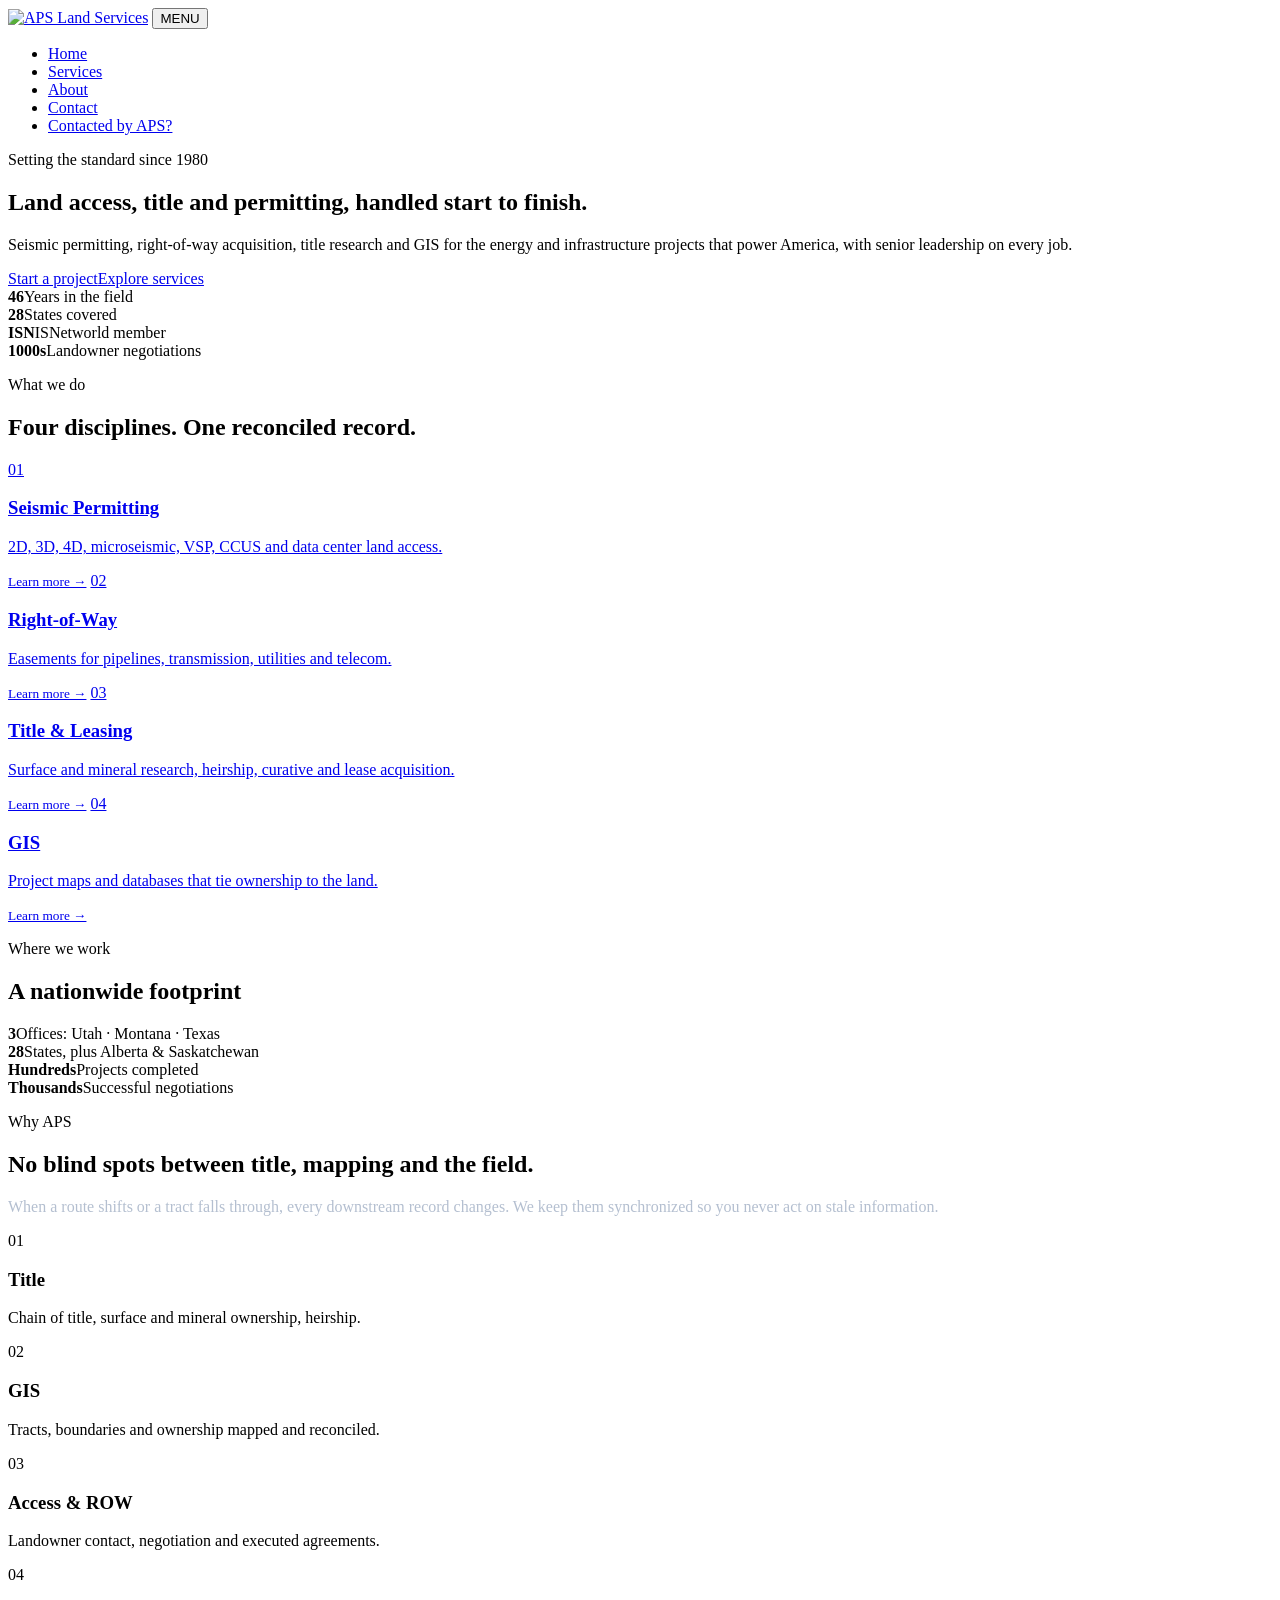
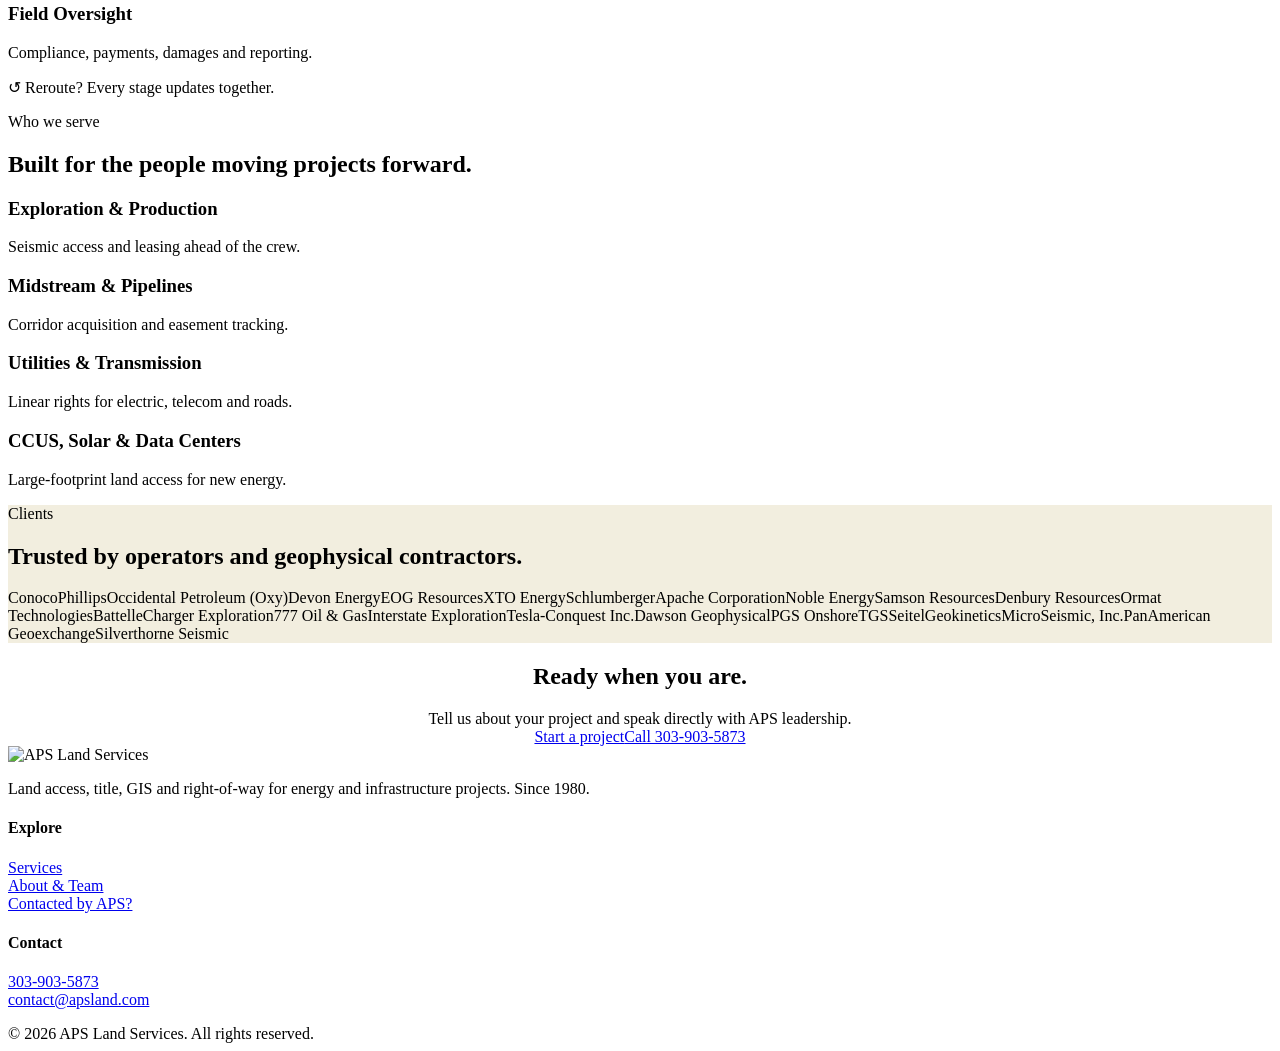
==== index.html @ 8765305a "Rename index (20).html to index.html" ====
<!DOCTYPE html><html lang="en"><head><meta charset="utf-8"><meta name="viewport" content="width=device-width,initial-scale=1">
<title>APS Land Services | Seismic Permitting, Right-of-Way, Title & GIS</title><meta name="description" content="APS Land Services delivers seismic permitting, right-of-way acquisition, title and leasing, and GIS for energy and infrastructure projects in 28 states. Since 1980."><meta property="og:title" content="APS Land Services | Seismic Permitting, Right-of-Way, Title & GIS"><meta property="og:description" content="APS Land Services delivers seismic permitting, right-of-way acquisition, title and leasing, and GIS for energy and infrastructure projects in 28 states. Since 1980."><meta property="og:type" content="website">
<link rel="icon" href="assets/favicon.png"><link rel="stylesheet" href="styles.css"></head><body>
<header><div class="w nav"><a href="index.html"><img src="assets/APSLand_Logo_cropped.png" alt="APS Land Services"></a>
<button class="tog" aria-expanded="false" aria-label="Menu">MENU</button>
<ul><li><a href="index.html" aria-current=page>Home</a></li><li><a href="services.html">Services</a></li><li><a href="about.html">About</a></li><li><a href="contact.html">Contact</a></li><li><a class="land" href="contact.html#landowners">Contacted by APS?</a></li></ul></div></header>
<main><section class="hero"><div class="w"><p class="eyebrow">Setting the standard since 1980</p>
<h1>Land access, title and permitting, handled start to finish.</h1>
<p class="lede">Seismic permitting, right-of-way acquisition, title research and GIS for the energy and infrastructure projects that power America, with senior leadership on every job.</p>
<div class="row"><a class="btn" href="contact.html#intake">Start a project</a><a class="btn o" href="services.html">Explore services</a></div>
<div class="proof"><div><b>46</b><span>Years in the field</span></div><div><b>28</b><span>States covered</span></div><div><b>ISN</b><span>ISNetworld member</span></div><div><b>1000s</b><span>Landowner negotiations</span></div></div></div></section><div class="trace"></div>
<section><div class="w"><p class="eyebrow">What we do</p><h2>Four disciplines. One reconciled record.</h2>
<div class="g4">
<a class="card rv" href="services.html#seismic"><span class="num">01</span><h3>Seismic Permitting</h3><p>2D, 3D, 4D, microseismic, VSP, CCUS and data center land access.</p><small>Learn more →</small></a>
<a class="card rv" href="services.html#row"><span class="num">02</span><h3>Right-of-Way</h3><p>Easements for pipelines, transmission, utilities and telecom.</p><small>Learn more →</small></a>
<a class="card rv" href="services.html#title"><span class="num">03</span><h3>Title &amp; Leasing</h3><p>Surface and mineral research, heirship, curative and lease acquisition.</p><small>Learn more →</small></a>
<a class="card rv" href="services.html#gis"><span class="num">04</span><h3>GIS</h3><p>Project maps and databases that tie ownership to the land.</p><small>Learn more →</small></a></div></div></section>
<section id="footprint"><div class="w"><p class="eyebrow">Where we work</p><h2>A nationwide footprint</h2>
<div class="stats"><div><b>3</b><span>Offices: Utah · Montana · Texas</span></div><div><b>28</b><span>States, plus Alberta &amp; Saskatchewan</span></div><div><b>Hundreds</b><span>Projects completed</span></div><div><b>Thousands</b><span>Successful negotiations</span></div></div>
<div id="us-map"><div id="map-state-panel"><span id="msp-name"></span></div></div></div></section>
<section class="dark"><div class="w"><p class="eyebrow">Why APS</p><h2>No blind spots between title, mapping and the field.</h2>
<p class="lede" style="color:#B4BFD0">When a route shifts or a tract falls through, every downstream record changes. We keep them synchronized so you never act on stale information.</p>
<div class="flow"><div><span class="num" style="color:var(--teal)">01</span><h3>Title</h3><p>Chain of title, surface and mineral ownership, heirship.</p></div><div><span class="num" style="color:var(--teal)">02</span><h3>GIS</h3><p>Tracts, boundaries and ownership mapped and reconciled.</p></div><div><span class="num" style="color:var(--teal)">03</span><h3>Access &amp; ROW</h3><p>Landowner contact, negotiation and executed agreements.</p></div><div><span class="num" style="color:var(--teal)">04</span><h3>Field Oversight</h3><p>Compliance, payments, damages and reporting.</p></div></div>
<p class="loop">↺ Reroute? Every stage updates together.</p></div></section>
<section><div class="w"><p class="eyebrow">Who we serve</p><h2>Built for the people moving projects forward.</h2>
<div class="g4"><div class="card"><h3>Exploration &amp; Production</h3><p>Seismic access and leasing ahead of the crew.</p></div><div class="card"><h3>Midstream &amp; Pipelines</h3><p>Corridor acquisition and easement tracking.</p></div><div class="card"><h3>Utilities &amp; Transmission</h3><p>Linear rights for electric, telecom and roads.</p></div><div class="card"><h3>CCUS, Solar &amp; Data Centers</h3><p>Large-footprint land access for new energy.</p></div></div></div></section>
<section style="background:#F2EEDF"><div class="w"><p class="eyebrow">Clients</p><h2>Trusted by operators and geophysical contractors.</h2><div class="clients"><span class="big">ConocoPhillips</span><span class="big">Occidental Petroleum (Oxy)</span><span class="big">Devon Energy</span><span class="big">EOG Resources</span><span class="big">XTO Energy</span><span class="big">Schlumberger</span><span class="big">Apache Corporation</span><span class="big">Noble Energy</span><span>Samson Resources</span><span>Denbury Resources</span><span>Ormat Technologies</span><span>Battelle</span><span>Charger Exploration</span><span>777 Oil &amp; Gas</span><span>Interstate Exploration</span><span>Tesla-Conquest Inc.</span><span>Dawson Geophysical</span><span>PGS Onshore</span><span>TGS</span><span>Seitel</span><span>Geokinetics</span><span>MicroSeismic, Inc.</span><span>PanAmerican Geoexchange</span><span>Silverthorne Seismic</span></div></div></section>
<section class="dark"><div class="w" style="text-align:center"><h2>Ready when you are.</h2><p class="lede" style="margin:0 auto">Tell us about your project and speak directly with APS leadership.</p><div class="row" style="justify-content:center"><a class="btn" href="contact.html#intake">Start a project</a><a class="btn o" href="tel:+13039035873">Call 303-903-5873</a></div></div></section></main><footer><div class="w"><div><img src="assets/APSLand_Logo_cropped.png" alt="APS Land Services"><p>Land access, title, GIS and right-of-way for energy and infrastructure projects. Since 1980.</p></div>
<div><h4>Explore</h4><p><a href="services.html">Services</a><br><a href="about.html">About &amp; Team</a><br><a href="contact.html#landowners">Contacted by APS?</a></p></div>
<div><h4>Contact</h4><p><a href="tel:+13039035873">303-903-5873</a><br><a href="mailto:contact@apsland.com">contact@apsland.com</a></p></div>
<div class="c">&copy; <span id="yr">2026</span> APS Land Services. All rights reserved.</div></div></footer><script src="site.js"></script><script src="us-map.js"></script></body></html>
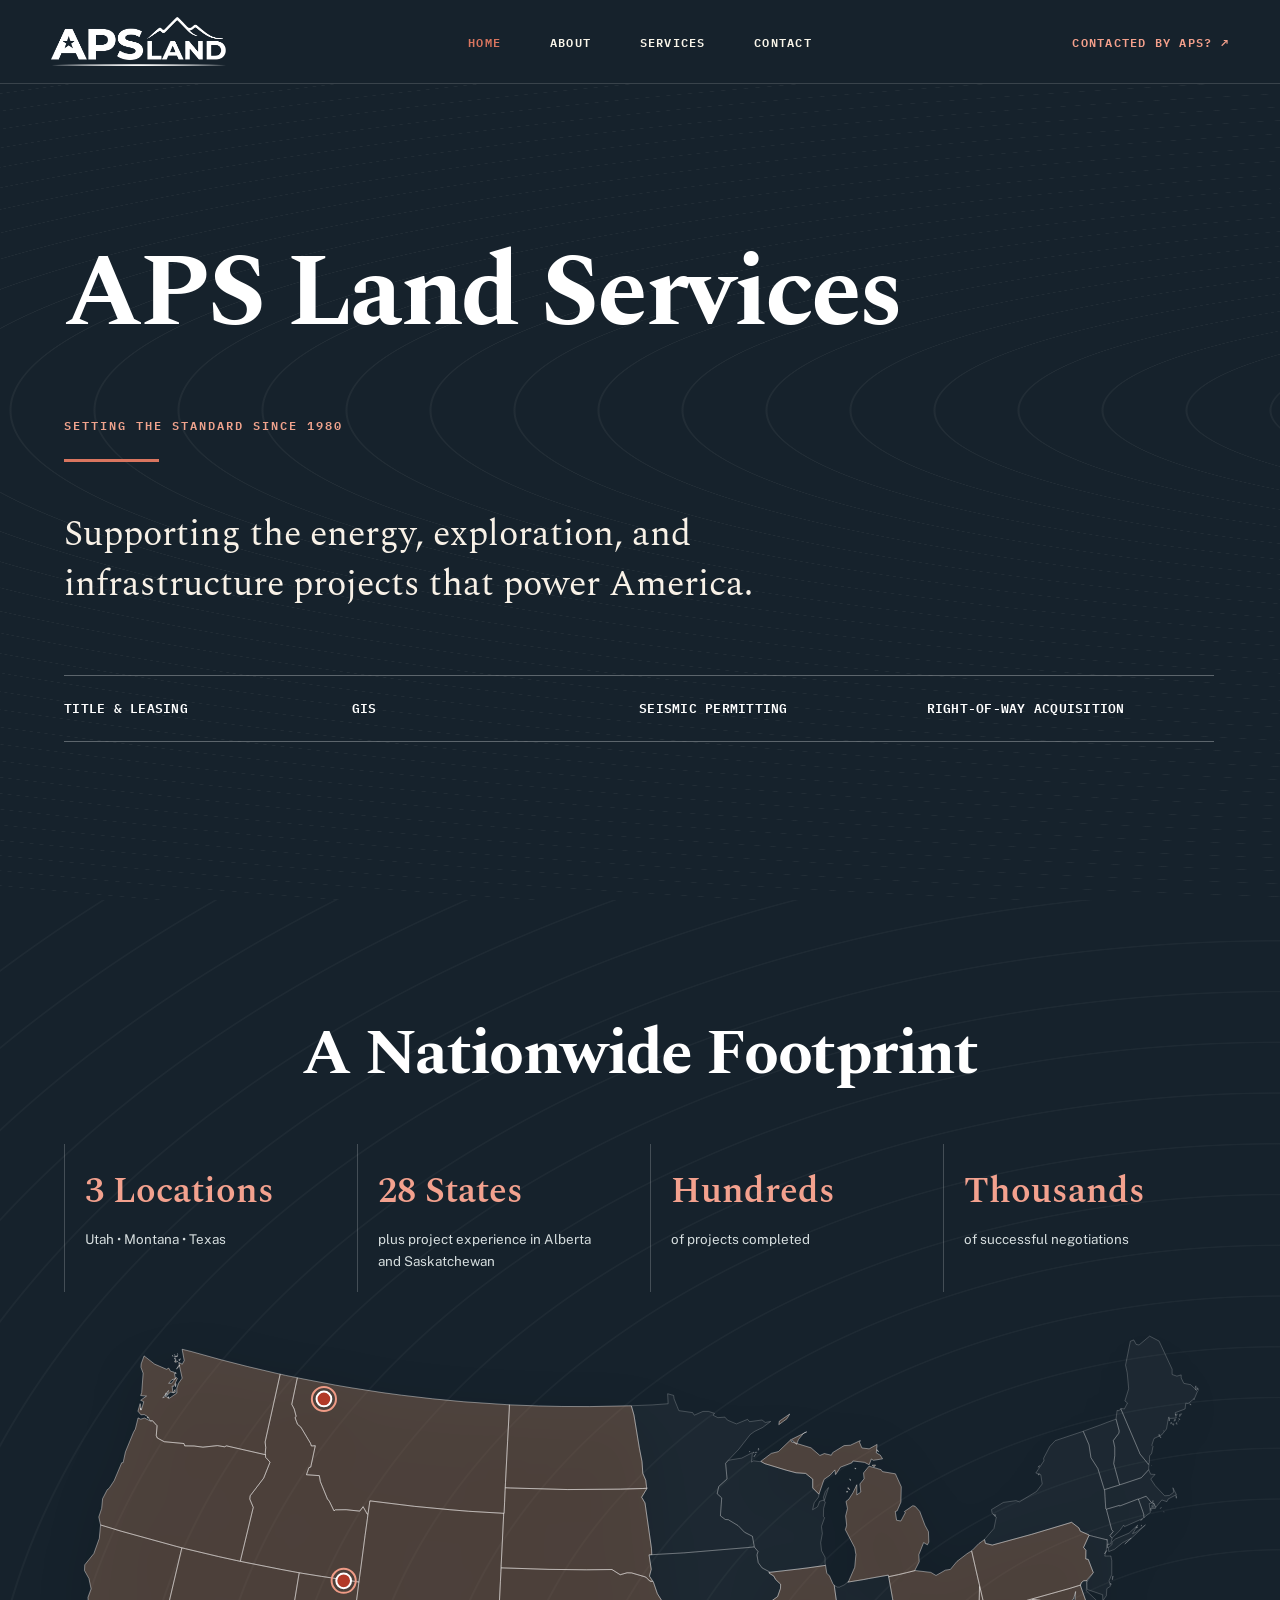
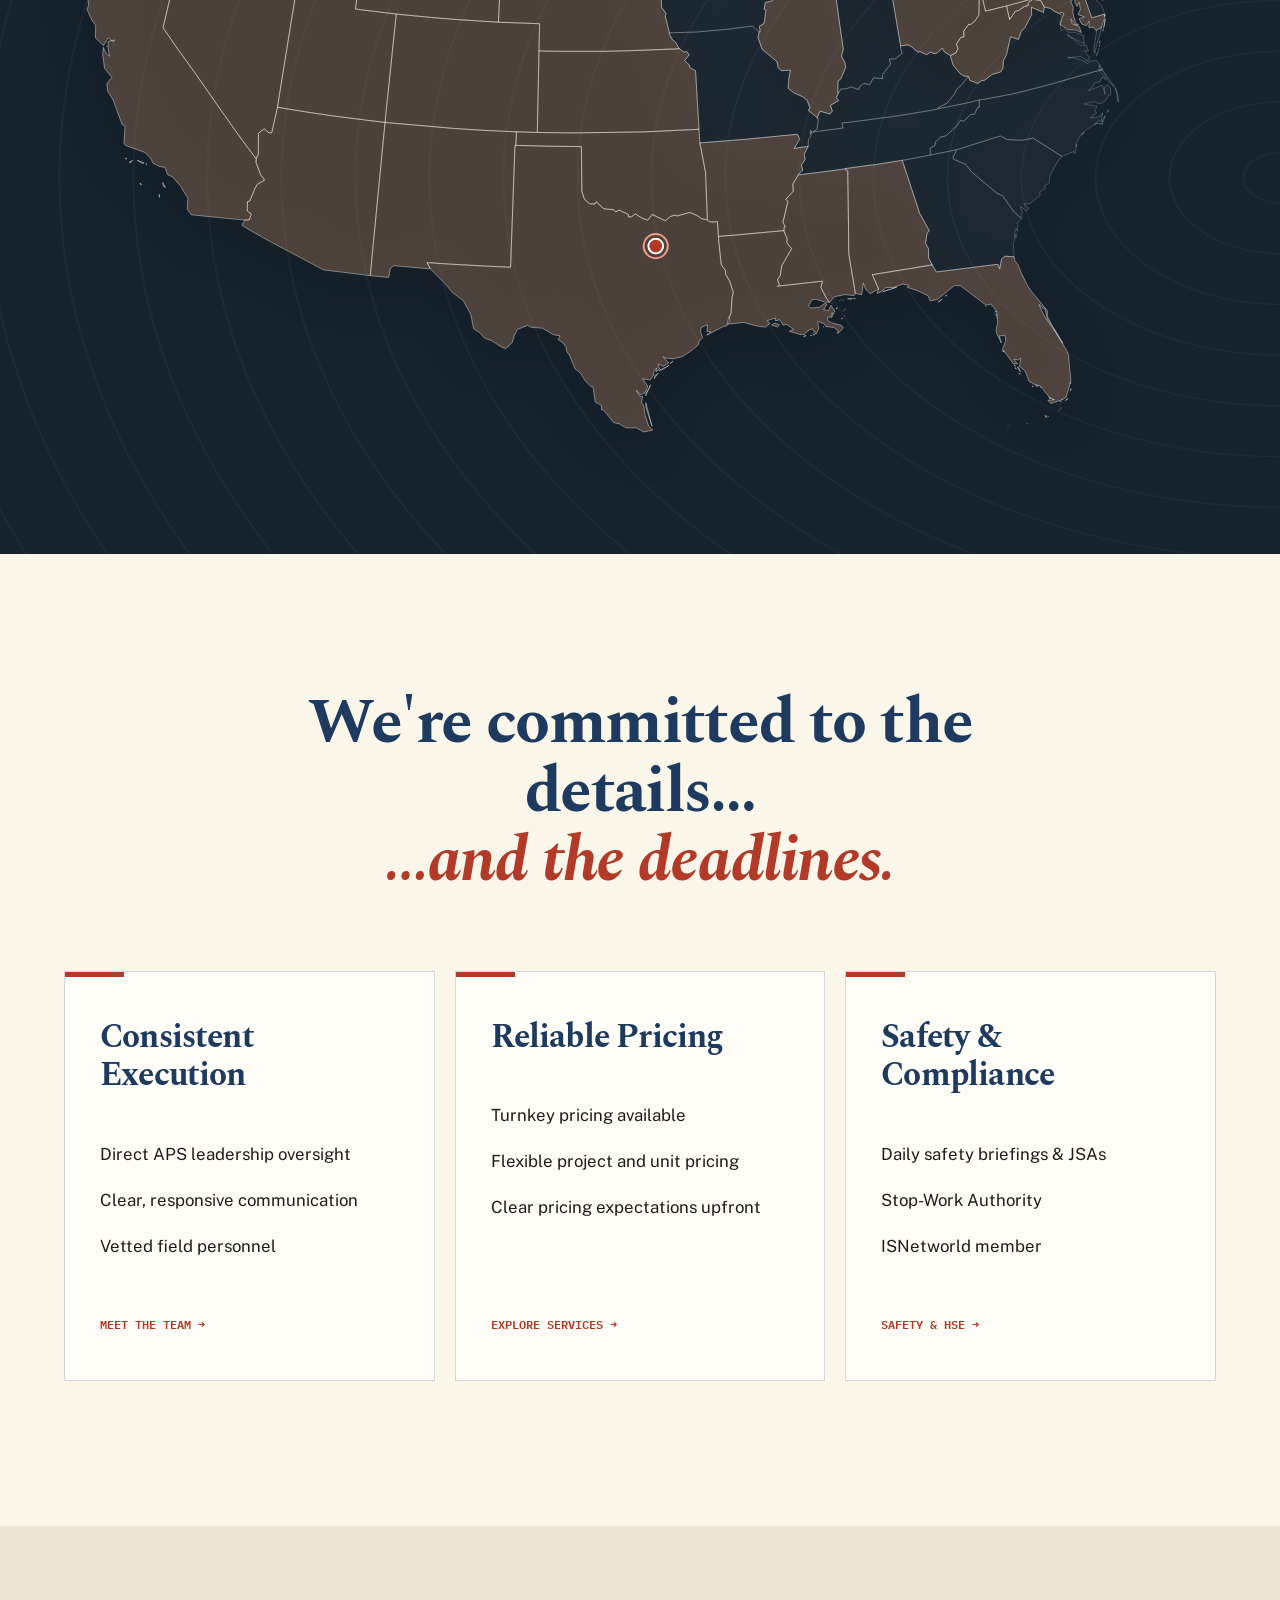
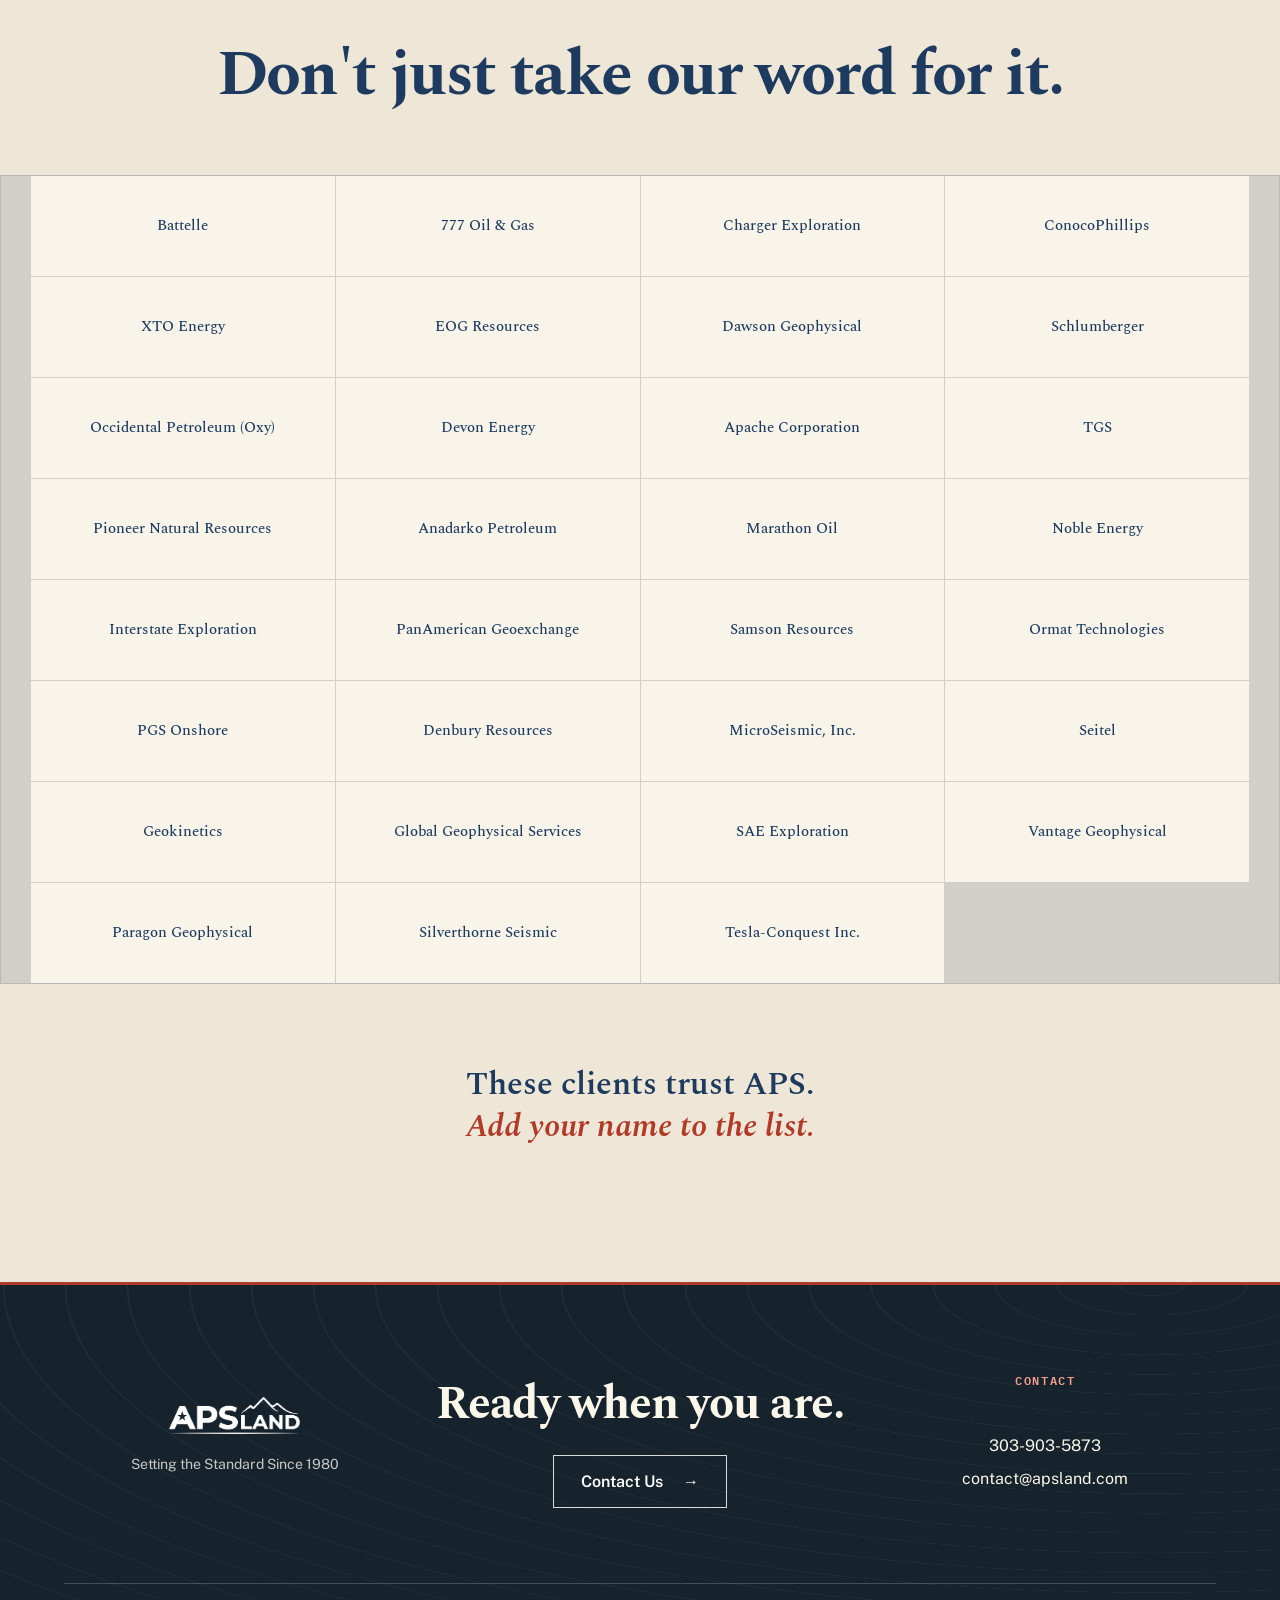
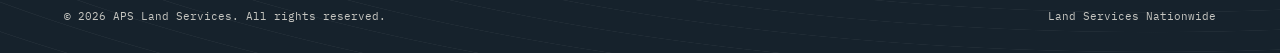
==== commit a8691db0: "Add files via upload" ====
--- a/index.html
+++ b/index.html
@@ -1,31 +1,161 @@
-<!DOCTYPE html><html lang="en"><head><meta charset="utf-8"><meta name="viewport" content="width=device-width,initial-scale=1">
-<title>APS Land Services | Seismic Permitting, Right-of-Way, Title & GIS</title><meta name="description" content="APS Land Services delivers seismic permitting, right-of-way acquisition, title and leasing, and GIS for energy and infrastructure projects in 28 states. Since 1980."><meta property="og:title" content="APS Land Services | Seismic Permitting, Right-of-Way, Title & GIS"><meta property="og:description" content="APS Land Services delivers seismic permitting, right-of-way acquisition, title and leasing, and GIS for energy and infrastructure projects in 28 states. Since 1980."><meta property="og:type" content="website">
-<link rel="icon" href="assets/favicon.png"><link rel="stylesheet" href="styles.css"></head><body>
-<header><div class="w nav"><a href="index.html"><img src="assets/APSLand_Logo_cropped.png" alt="APS Land Services"></a>
-<button class="tog" aria-expanded="false" aria-label="Menu">MENU</button>
-<ul><li><a href="index.html" aria-current=page>Home</a></li><li><a href="services.html">Services</a></li><li><a href="about.html">About</a></li><li><a href="contact.html">Contact</a></li><li><a class="land" href="contact.html#landowners">Contacted by APS?</a></li></ul></div></header>
-<main><section class="hero"><div class="w"><p class="eyebrow">Setting the standard since 1980</p>
-<h1>Land access, title and permitting, handled start to finish.</h1>
-<p class="lede">Seismic permitting, right-of-way acquisition, title research and GIS for the energy and infrastructure projects that power America, with senior leadership on every job.</p>
-<div class="row"><a class="btn" href="contact.html#intake">Start a project</a><a class="btn o" href="services.html">Explore services</a></div>
-<div class="proof"><div><b>46</b><span>Years in the field</span></div><div><b>28</b><span>States covered</span></div><div><b>ISN</b><span>ISNetworld member</span></div><div><b>1000s</b><span>Landowner negotiations</span></div></div></div></section><div class="trace"></div>
-<section><div class="w"><p class="eyebrow">What we do</p><h2>Four disciplines. One reconciled record.</h2>
-<div class="g4">
-<a class="card rv" href="services.html#seismic"><span class="num">01</span><h3>Seismic Permitting</h3><p>2D, 3D, 4D, microseismic, VSP, CCUS and data center land access.</p><small>Learn more →</small></a>
-<a class="card rv" href="services.html#row"><span class="num">02</span><h3>Right-of-Way</h3><p>Easements for pipelines, transmission, utilities and telecom.</p><small>Learn more →</small></a>
-<a class="card rv" href="services.html#title"><span class="num">03</span><h3>Title &amp; Leasing</h3><p>Surface and mineral research, heirship, curative and lease acquisition.</p><small>Learn more →</small></a>
-<a class="card rv" href="services.html#gis"><span class="num">04</span><h3>GIS</h3><p>Project maps and databases that tie ownership to the land.</p><small>Learn more →</small></a></div></div></section>
-<section id="footprint"><div class="w"><p class="eyebrow">Where we work</p><h2>A nationwide footprint</h2>
-<div class="stats"><div><b>3</b><span>Offices: Utah · Montana · Texas</span></div><div><b>28</b><span>States, plus Alberta &amp; Saskatchewan</span></div><div><b>Hundreds</b><span>Projects completed</span></div><div><b>Thousands</b><span>Successful negotiations</span></div></div>
-<div id="us-map"><div id="map-state-panel"><span id="msp-name"></span></div></div></div></section>
-<section class="dark"><div class="w"><p class="eyebrow">Why APS</p><h2>No blind spots between title, mapping and the field.</h2>
-<p class="lede" style="color:#B4BFD0">When a route shifts or a tract falls through, every downstream record changes. We keep them synchronized so you never act on stale information.</p>
-<div class="flow"><div><span class="num" style="color:var(--teal)">01</span><h3>Title</h3><p>Chain of title, surface and mineral ownership, heirship.</p></div><div><span class="num" style="color:var(--teal)">02</span><h3>GIS</h3><p>Tracts, boundaries and ownership mapped and reconciled.</p></div><div><span class="num" style="color:var(--teal)">03</span><h3>Access &amp; ROW</h3><p>Landowner contact, negotiation and executed agreements.</p></div><div><span class="num" style="color:var(--teal)">04</span><h3>Field Oversight</h3><p>Compliance, payments, damages and reporting.</p></div></div>
-<p class="loop">↺ Reroute? Every stage updates together.</p></div></section>
-<section><div class="w"><p class="eyebrow">Who we serve</p><h2>Built for the people moving projects forward.</h2>
-<div class="g4"><div class="card"><h3>Exploration &amp; Production</h3><p>Seismic access and leasing ahead of the crew.</p></div><div class="card"><h3>Midstream &amp; Pipelines</h3><p>Corridor acquisition and easement tracking.</p></div><div class="card"><h3>Utilities &amp; Transmission</h3><p>Linear rights for electric, telecom and roads.</p></div><div class="card"><h3>CCUS, Solar &amp; Data Centers</h3><p>Large-footprint land access for new energy.</p></div></div></div></section>
-<section style="background:#F2EEDF"><div class="w"><p class="eyebrow">Clients</p><h2>Trusted by operators and geophysical contractors.</h2><div class="clients"><span class="big">ConocoPhillips</span><span class="big">Occidental Petroleum (Oxy)</span><span class="big">Devon Energy</span><span class="big">EOG Resources</span><span class="big">XTO Energy</span><span class="big">Schlumberger</span><span class="big">Apache Corporation</span><span class="big">Noble Energy</span><span>Samson Resources</span><span>Denbury Resources</span><span>Ormat Technologies</span><span>Battelle</span><span>Charger Exploration</span><span>777 Oil &amp; Gas</span><span>Interstate Exploration</span><span>Tesla-Conquest Inc.</span><span>Dawson Geophysical</span><span>PGS Onshore</span><span>TGS</span><span>Seitel</span><span>Geokinetics</span><span>MicroSeismic, Inc.</span><span>PanAmerican Geoexchange</span><span>Silverthorne Seismic</span></div></div></section>
-<section class="dark"><div class="w" style="text-align:center"><h2>Ready when you are.</h2><p class="lede" style="margin:0 auto">Tell us about your project and speak directly with APS leadership.</p><div class="row" style="justify-content:center"><a class="btn" href="contact.html#intake">Start a project</a><a class="btn o" href="tel:+13039035873">Call 303-903-5873</a></div></div></section></main><footer><div class="w"><div><img src="assets/APSLand_Logo_cropped.png" alt="APS Land Services"><p>Land access, title, GIS and right-of-way for energy and infrastructure projects. Since 1980.</p></div>
-<div><h4>Explore</h4><p><a href="services.html">Services</a><br><a href="about.html">About &amp; Team</a><br><a href="contact.html#landowners">Contacted by APS?</a></p></div>
-<div><h4>Contact</h4><p><a href="tel:+13039035873">303-903-5873</a><br><a href="mailto:contact@apsland.com">contact@apsland.com</a></p></div>
-<div class="c">&copy; <span id="yr">2026</span> APS Land Services. All rights reserved.</div></div></footer><script src="site.js"></script><script src="us-map.js"></script></body></html>
+<!doctype html><html lang="en"><head><meta charset="utf-8"><meta name="viewport" content="width=device-width,initial-scale=1"><meta name="theme-color" content="#16222c"><link rel="icon" href="assets/favicons/favicon.ico" sizes="any"><link rel="icon" type="image/png" sizes="32x32" href="assets/favicons/favicon-32x32.png"><link rel="icon" type="image/png" sizes="16x16" href="assets/favicons/favicon-16x16.png"><link rel="apple-touch-icon" sizes="180x180" href="assets/favicons/apple-touch-icon.png"><link rel="manifest" href="assets/favicons/site.webmanifest"><title>APS Land Services</title><meta name="description" content="APS Land Services supports energy, exploration, and infrastructure projects nationwide with right-of-way acquisition, seismic permitting, title and leasing, and GIS services."><link rel="preconnect" href="https://fonts.googleapis.com"><link rel="preconnect" href="https://fonts.gstatic.com" crossorigin><link href="https://fonts.googleapis.com/css2?family=Spectral:ital,wght@0,400;0,500;0,600;0,700;1,400;1,500&family=Public+Sans:wght@400;500;600;700&family=IBM+Plex+Mono:wght@400;500;600&display=swap" rel="stylesheet"><link rel="stylesheet" href="css/styles.css"><link rel="stylesheet" href="css/index.css"></head><body class="page-index"><nav class="site-nav" aria-label="Primary navigation"><div class="nav-inner"><a class="nav-logo" href="index.html" aria-label="APS Land Services home"><img src="assets/branding/APSLand_Logo_cropped.png" alt="APS Land Services"></a><div class="nav-links" id="navLinks"><a href="index.html">Home</a><a href="about.html">About</a><a href="services.html">Services</a><a href="contact.html">Contact</a></div><a class="nav-landowner" href="contact.html">Contacted by APS? <span aria-hidden="true">↗</span></a><button class="nav-toggle" aria-label="Open navigation" aria-controls="navLinks" aria-expanded="false"><span></span><span></span><span></span></button></div></nav><div class="page-content"><header class="hero shell">
+<div class="hero-identity">
+<h1>APS Land Services</h1>
+<p class="hero-tagline">Setting the Standard Since 1980</p>
+<div class="hero-rule"></div>
+</div>
+<p class="hero-purpose">
+      Supporting the energy, exploration, and infrastructure projects that power America.
+    </p>
+<nav aria-label="Our services" class="hero-capabilities">
+<a class="hero-cap-link" href="services.html#title-ownership">Title &amp; Leasing</a>
+<span aria-hidden="true" class="hero-sep"></span>
+<a class="hero-cap-link" href="services.html#gis-services">GIS</a>
+<span aria-hidden="true" class="hero-sep"></span>
+<a class="hero-cap-link" href="services.html#seismic-permitting">Seismic Permitting</a>
+<span aria-hidden="true" class="hero-sep"></span>
+<a class="hero-cap-link" href="services.html#right-of-way">Right-of-Way Acquisition</a>
+</nav>
+<div class="hero-landowner">
+<a class="hero-landowner-link" href="contact.html">
+        Contacted by APS? Start Here
+        <span class="arrow">→</span>
+</a>
+</div>
+</header>
+<section class="footprint-section" id="footprint">
+<div class="footprint-frame">
+<div class="footprint-head">
+<h2>A Nationwide Footprint</h2>
+</div>
+<div class="footprint-stats">
+<span class="stat">
+<strong>3 Locations</strong>
+<small>Utah • Montana • Texas</small>
+</span>
+<span aria-hidden="true" class="stat-divider"></span>
+<span class="stat">
+<strong>28 States</strong>
+<small>plus project experience in Alberta and Saskatchewan</small>
+</span>
+<span aria-hidden="true" class="stat-divider"></span>
+<span class="stat">
+<strong>Hundreds</strong>
+<small>of projects completed</small>
+</span>
+<span aria-hidden="true" class="stat-divider"></span>
+<span class="stat">
+<strong>Thousands</strong>
+<small>of successful negotiations</small>
+</span>
+</div>
+<div class="map-canvas-wrap">
+<div class="map-stage">
+<div aria-label="Interactive map of the contiguous United States showing APS Land Services coverage and locations" class="map-canvas" id="us-map"></div>
+<div class="map-state-panel" id="map-state-panel">
+<span class="msp-name" id="msp-name"></span>
+</div>
+</div>
+</div>
+</div>
+</section>
+<section class="capabilities-section shell" id="capabilities">
+<div class="commitment-head">
+<h2 class="commitment-headline">
+<span class="ch-line ch-line-1">
+          We're committed to the details<span class="ch-ellipsis">…</span>
+</span>
+<span class="ch-line ch-line-2">
+          …and the deadlines.
+        </span>
+</h2>
+</div>
+<div class="capabilities-grid">
+<div class="">
+<a class="cap-card cap-card--linked" href="about.html#team">
+<h3>Consistent Execution</h3>
+<ul class="cap-list">
+<li>Direct APS leadership oversight</li>
+<li>Clear, responsive communication</li>
+<li>Vetted field personnel</li>
+</ul>
+<span class="cap-card-action">Meet the Team <span>→</span></span>
+</a>
+</div>
+<div class="">
+<a class="cap-card cap-card--linked" href="services.html#capabilities">
+<h3>Reliable Pricing</h3>
+<ul class="cap-list">
+<li>Turnkey pricing available</li>
+<li>Flexible project and unit pricing</li>
+<li>Clear pricing expectations upfront</li>
+</ul>
+<span class="cap-card-action">Explore Services <span>→</span></span>
+</a>
+</div>
+<div class="">
+<a class="cap-card cap-card--linked" href="services.html#safety-hse">
+<h3>Safety &amp; Compliance</h3>
+<ul class="cap-list">
+<li>Daily safety briefings &amp; JSAs</li>
+<li>Stop-Work Authority</li>
+<li>ISNetworld member</li>
+</ul>
+<span class="cap-card-action">Safety &amp; HSE <span>→</span></span>
+</a>
+</div>
+</div>
+</section>
+<section class="proven-section" id="clients">
+<div class="shell">
+<div class="section-head-center proof-head">
+<h2>Don't just take our word for it.</h2>
+</div>
+</div>
+<div class="client-grid"><span class="client-name">Battelle</span><span class="client-name">777 Oil &amp; Gas</span><span class="client-name">Charger Exploration</span><span class="client-name">ConocoPhillips</span><span class="client-name">XTO Energy</span><span class="client-name">EOG Resources</span><span class="client-name">Dawson Geophysical</span><span class="client-name">Schlumberger</span><span class="client-name">Occidental Petroleum (Oxy)</span><span class="client-name">Devon Energy</span><span class="client-name">Apache Corporation</span><span class="client-name">TGS</span><span class="client-name">Pioneer Natural Resources</span><span class="client-name">Anadarko Petroleum</span><span class="client-name">Marathon Oil</span><span class="client-name">Noble Energy</span><span class="client-name">Interstate Exploration</span><span class="client-name">PanAmerican Geoexchange</span><span class="client-name">Samson Resources</span><span class="client-name">Ormat Technologies</span><span class="client-name">PGS Onshore</span><span class="client-name">Denbury Resources</span><span class="client-name">MicroSeismic, Inc.</span><span class="client-name">Seitel</span><span class="client-name">Geokinetics</span><span class="client-name">Global Geophysical Services</span><span class="client-name">SAE Exploration</span><span class="client-name">Vantage Geophysical</span><span class="client-name">Paragon Geophysical</span><span class="client-name">Silverthorne Seismic</span><span class="client-name">Tesla-Conquest Inc.</span></div>
+<div class="proof-close">
+<p>These clients trust APS.</p>
+<p>Add your name to the list.</p>
+</div>
+</section>
+<footer class="site-footer">
+<div class="shell">
+<div class="footer-grid">
+<div class="col-brand footer-brand">
+<img alt="APS Land Services" class="footer-logo-img" decoding="async" src="assets/branding/APSLand_Logo_cropped.png"/>
+<span class="footer-brand-fallback" id="footerLogoFallback">
+            APS Land Services
+          </span>
+<p>Setting the Standard Since 1980</p>
+</div>
+<div class="footer-cta">
+<h2>Ready when you are.</h2>
+<div class="cta-actions">
+<a class="cta-btn" href="contact.html">
+              Contact Us
+              <span class="arrow">→</span>
+</a>
+</div>
+</div>
+<div class="col-contact">
+<h4 class="contact-header">Contact</h4>
+<ul class="contact-list">
+<li>
+<a class="contact-link" href="tel:+13039035873">
+                303-903-5873
+              </a>
+</li>
+<li>
+<a class="contact-link" href="mailto:contact@apsland.com">
+                contact@apsland.com
+              </a>
+</li>
+</ul>
+</div>
+</div>
+<div class="footer-bottom">
+<span>© 2026 APS Land Services. All rights reserved.</span>
+<span>Land Services Nationwide</span>
+</div>
+</div>
+</footer></div><script src="js/main.js" defer></script><script src="js/us-map.js" defer></script></body></html>
--- a/css/styles.css
+++ b/css/styles.css
@@ -0,0 +1 @@
+:root{--navy:#1e3b5f;--deep:#16222c;--paper:#faf6ea;--light:#fffdf7;--clay:#b23a28;--rust:#d9755f;--ink:#221c15;--muted:#615b53;--line:rgba(30,59,95,.2);--serif:'Spectral',Georgia,serif;--sans:'Public Sans',Arial,sans-serif;--mono:'IBM Plex Mono',monospace;--shell:1440px;--nav-h:84px}*{box-sizing:border-box}html{scroll-behavior:smooth;scroll-padding-top:100px}body{margin:0;background:var(--paper);color:var(--ink);font-family:var(--sans);overflow-x:hidden;-webkit-font-smoothing:antialiased}a{color:inherit;text-decoration:none}button{font:inherit}img{max-width:100%;display:block}h1,h2,h3,h4,p{margin-top:0}h1,h2,h3{font-family:var(--serif);letter-spacing:-.025em}h1{font-size:clamp(3.4rem,7vw,7.4rem);line-height:1.02}h2{font-size:clamp(2.5rem,5vw,5rem);line-height:1.08}h3{font-size:clamp(1.6rem,2.6vw,2.5rem);line-height:1.15}p{line-height:1.75}::selection{background:var(--clay);color:white}:focus-visible{outline:3px solid var(--rust);outline-offset:4px}.shell{max-width:var(--shell);margin-inline:auto;padding-inline:clamp(24px,5vw,84px)}.page-content{padding-top:var(--nav-h)}.site-nav{height:var(--nav-h);background:var(--deep);color:var(--paper);position:fixed;z-index:200;top:0;left:0;right:0;border-bottom:1px solid rgba(255,255,255,.15)}.nav-inner{height:100%;max-width:1600px;margin:auto;padding:0 clamp(20px,4vw,64px);display:grid;grid-template-columns:220px 1fr 220px;align-items:center;gap:30px}.nav-logo img{width:175px;max-height:50px;object-fit:contain;filter:brightness(0) invert(1)}.nav-links{display:flex;justify-content:center;gap:clamp(20px,3.8vw,62px)}.nav-links a,.nav-landowner{font:600 .77rem var(--mono);letter-spacing:.1em;text-transform:uppercase;transition:color .2s}.nav-links a:hover,.nav-links a.active,.nav-landowner:hover{color:var(--rust)}.nav-landowner{justify-self:end;color:#f4a08c;white-space:nowrap}.nav-toggle{display:none;background:none;border:0;padding:10px;cursor:pointer}.nav-toggle span{display:block;width:24px;height:2px;margin:5px;background:white}.site-footer{background:var(--deep);color:var(--paper);border-top:3px solid var(--clay);padding:85px 0 30px;position:relative}.site-footer:before{content:'';position:absolute;inset:0;pointer-events:none;background:repeating-radial-gradient(ellipse at 90% 0%,transparent 0 31px,rgba(255,255,255,.045) 32px 33px,transparent 34px 62px)}.footer-grid{position:relative;display:grid;grid-template-columns:1fr 1.2fr 1fr;gap:30px;align-items:center;text-align:center;padding-bottom:65px;border-bottom:1px solid rgba(255,255,255,.2)}.footer-brand,.footer-cta,.col-contact{display:flex;flex-direction:column;align-items:center;justify-content:center}.footer-logo-img{height:37px;width:auto;filter:brightness(0) invert(1);margin-bottom:18px}.footer-brand-fallback{display:none}.footer-brand p{font-size:.88rem;color:#c7c9c7}.footer-cta h2{font-size:clamp(2rem,3.6vw,3.7rem);margin-bottom:25px}.cta-btn{display:inline-flex;padding:16px 27px;border:1px solid #d8dad7;color:white;gap:20px;align-items:center;font-weight:600;transition:.25s}.cta-btn:hover{background:var(--clay);border-color:var(--clay)}.col-contact h4{font:600 .72rem var(--mono);letter-spacing:.14em;text-transform:uppercase;color:#f3a18e}.contact-list{padding:0;list-style:none}.contact-list li{margin:14px 0}.contact-link:hover{color:#f3a18e}.footer-bottom{display:flex;justify-content:space-between;padding-top:25px;font:400 .7rem var(--mono);color:#c6c6c1}.page-content section{position:relative}.page-content section:target{scroll-margin-top:100px}.page-content .reveal{opacity:1}.section-kicker{font:600 .75rem var(--mono);letter-spacing:.15em;text-transform:uppercase;color:var(--clay)}@media(max-width:900px){:root{--nav-h:68px}.nav-inner{grid-template-columns:1fr auto;gap:15px}.nav-logo img{width:145px}.nav-toggle{display:block;grid-column:2;grid-row:1}.nav-landowner{display:none}.nav-links{display:none;position:absolute;top:var(--nav-h);left:0;right:0;background:var(--deep);padding:22px 25px 30px;flex-direction:column;align-items:center;gap:22px;border-bottom:2px solid var(--clay)}.nav-links.open{display:flex}.footer-grid{grid-template-columns:1fr;gap:45px}.footer-bottom{flex-direction:column;align-items:center;gap:10px;text-align:center}.shell{padding-inline:22px}}@media(prefers-reduced-motion:reduce){html{scroll-behavior:auto}*,*:before,*:after{animation-duration:.01ms!important;transition-duration:.01ms!important}}
--- a/css/index.css
+++ b/css/index.css
@@ -0,0 +1 @@
+.hero{min-height:min(900px,calc(100svh - var(--nav-h)));display:grid;align-content:center;text-align:left;position:relative;isolation:isolate;padding-top:100px;padding-bottom:100px}.hero:before{content:'';position:absolute;inset:0 -100vw;z-index:-2;background:linear-gradient(105deg,rgba(22,34,44,.96),rgba(22,34,44,.83) 58%,rgba(22,34,44,.44)),url('../assets/imagery/hero-landscape.jpg') center/cover,#16222c}.hero:after{content:'';position:absolute;inset:0 -100vw;z-index:-1;opacity:.25;background:repeating-radial-gradient(ellipse at 85% 40%,transparent 0 40px,rgba(250,246,234,.2) 41px 42px,transparent 43px 84px)}.hero-identity,.hero-purpose,.hero-capabilities{position:relative;z-index:1}.hero h1{color:white;max-width:950px;font-size:clamp(4.2rem,8vw,9rem);text-wrap:balance}.hero-tagline{font:600 .78rem var(--mono);text-transform:uppercase;letter-spacing:.16em;color:#f0a38d;margin:22px 0}.hero-rule{width:95px;height:3px;background:var(--rust);margin:24px 0 0}.hero-purpose{font:400 clamp(1.45rem,2.8vw,2.55rem)/1.4 var(--serif);color:#f8f1e7;max-width:780px;margin:48px 0 0}.hero-capabilities{display:grid;grid-template-columns:repeat(4,minmax(0,1fr));margin-top:65px;border-top:1px solid rgba(255,255,255,.3);border-bottom:1px solid rgba(255,255,255,.3);max-width:1150px}.hero-cap-link{padding:23px 18px 23px 0;color:white;font:600 clamp(.73rem,1vw,.9rem)/1.5 var(--mono);text-transform:uppercase;letter-spacing:.02em;transition:color .2s}.hero-cap-link:hover{color:#f0a38d}.hero-sep{display:none}.hero-landowner{display:none}.footprint-section{background:var(--deep);color:white;padding:120px 0 110px;overflow:hidden}.footprint-section:before{content:'';position:absolute;inset:0;pointer-events:none;background:repeating-radial-gradient(ellipse at 100% 70%,transparent 0 35px,rgba(255,255,255,.035) 36px 37px,transparent 38px 74px)}.footprint-frame{max-width:1600px;margin:auto;padding:0 clamp(20px,5vw,80px)}.footprint-head{text-align:center}.footprint-head h2{color:white}.footprint-stats{display:grid;grid-template-columns:repeat(4,1fr);gap:20px;max-width:1180px;margin:55px auto 35px}.footprint-stats .stat{display:flex;flex-direction:column;gap:10px;padding:20px;border-left:1px solid rgba(255,255,255,.2)}.footprint-stats strong{font:600 clamp(1.5rem,2.8vw,2.5rem) var(--serif);color:#f3a18e}.footprint-stats small{font-size:.84rem;line-height:1.6;color:#d6dedf}.stat-divider{display:none}.map-canvas-wrap{max-width:1280px;margin:auto}.map-stage{position:relative;aspect-ratio:860/535}.map-canvas svg{filter:drop-shadow(0 14px 25px rgba(0,0,0,.4))}.map-canvas path{fill:rgba(255,255,255,.03);stroke:rgba(255,255,255,.25);stroke-width:.6;cursor:pointer;transition:fill .3s,stroke .3s}.map-canvas path.covered{fill:rgba(207,145,108,.3);stroke:rgba(255,255,255,.5)}.map-canvas path.covered.hovered,.map-canvas path.covered.pinned{fill:#db8b67;stroke:white}.map-location{cursor:pointer}.location-ring{fill:none;stroke:#ef9b86;stroke-width:1.5}.location-dot{fill:#b23a28;stroke:#fff;stroke-width:1.5}.map-state-panel{position:absolute;top:0;left:0;opacity:0;pointer-events:none;background:var(--paper);color:var(--deep);padding:14px 22px;border-left:3px solid var(--clay);transition:opacity .2s}.map-state-panel.msp-visible{opacity:1}.msp-name{font:600 1.2rem var(--serif)}.capabilities-section{padding-top:135px;padding-bottom:145px}.commitment-head{max-width:900px;margin:0 auto 75px;text-align:center}.commitment-headline{display:flex;flex-direction:column;align-items:center}.ch-line{font-size:clamp(2.7rem,5vw,5.3rem);color:var(--navy)}.ch-line-2{font-style:italic;color:var(--clay)}.capabilities-grid{display:grid;grid-template-columns:repeat(3,1fr);gap:20px}.cap-card{min-height:410px;background:#fffdf7;border:1px solid var(--line);padding:46px 35px;display:flex;flex-direction:column;position:relative;overflow:hidden;transition:transform .3s,box-shadow .3s}.cap-card:before{content:'';height:5px;background:var(--clay);position:absolute;top:0;left:0;right:0;transform:scaleX(.16);transform-origin:left;transition:transform .3s}.cap-card:hover{transform:translateY(-8px);box-shadow:0 22px 45px rgba(22,34,44,.12)}.cap-card:hover:before{transform:scaleX(1)}.cap-card h3{color:var(--navy);margin-bottom:30px}.cap-list{padding:0;list-style:none;display:grid;gap:20px}.cap-list li{font-size:1.05rem;line-height:1.55}.cap-card-action{margin-top:auto;padding-top:35px;font:600 .75rem var(--mono);text-transform:uppercase;color:var(--clay)}.proven-section{padding:115px 0 135px;background:#eee7d8}.proof-head{text-align:center}.proof-head h2{color:var(--navy)}.client-grid{max-width:1320px;margin:65px auto 0;padding:0 30px;display:grid;grid-template-columns:repeat(4,1fr);gap:1px;background:rgba(30,59,95,.14);border:1px solid rgba(30,59,95,.14)}.client-name{min-height:100px;background:#f8f4ea;display:flex;align-items:center;justify-content:center;text-align:center;padding:22px;font:500 clamp(.95rem,1.2vw,1.25rem)/1.3 var(--serif);color:var(--navy)}.proof-close{text-align:center;margin:80px auto 0}.proof-close p{font:600 clamp(1.7rem,2.5vw,2.7rem)/1.3 var(--serif);color:var(--navy);margin:0}.proof-close p+p{color:var(--clay);font-style:italic}@media(max-width:900px){.hero{min-height:760px}.hero-capabilities{grid-template-columns:repeat(2,1fr)}.footprint-stats{grid-template-columns:repeat(2,1fr)}.capabilities-grid{grid-template-columns:1fr}.cap-card{min-height:0}.client-grid{grid-template-columns:repeat(3,1fr)}}@media(max-width:600px){.hero{min-height:calc(100svh - var(--nav-h));padding-top:55px;padding-bottom:60px}.hero h1{font-size:clamp(3.4rem,14vw,5.5rem)}.hero-purpose{margin-top:32px;font-size:1.5rem}.hero-capabilities{margin-top:42px;grid-template-columns:1fr 1fr}.hero-cap-link{padding:16px 12px 16px 0;font-size:.72rem}.footprint-section{padding:85px 0}.footprint-stats{order:3;grid-template-columns:1fr;max-width:320px;margin:20px auto}.footprint-frame{display:flex;flex-direction:column}.footprint-head{order:1}.map-canvas-wrap{order:2;margin-top:30px;width:100%}.footprint-stats .stat{padding:12px 18px}.capabilities-section{padding-top:95px;padding-bottom:95px}.commitment-head{margin-bottom:45px}.cap-card{padding:35px 26px}.proven-section{padding:85px 0}.client-grid{grid-template-columns:repeat(2,1fr);padding:0 15px;margin-top:45px}.client-name{min-height:85px;font-size:.95rem;padding:12px}.proof-close{margin-top:55px}}
